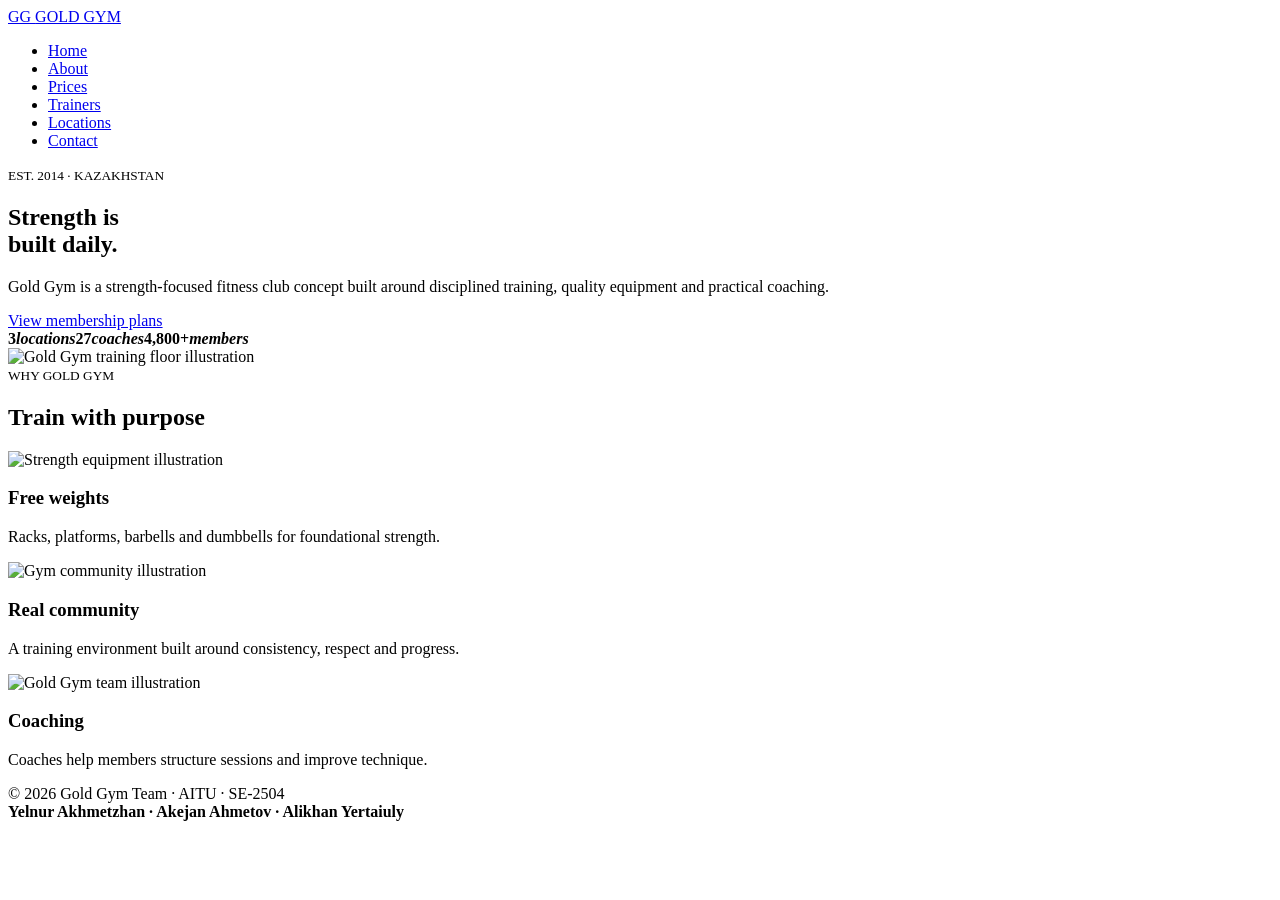
==== index.html @ 4ebc0b5a "Add Gold Gym website pages" ====
<!doctype html><html lang="en"><head><!-- Created by Yelnur Akhmetzhan, Akejan Ahmetov, Alikhan Yertaiuly | SE-2504 --><meta charset="UTF-8"><meta name="viewport" content="width=device-width,initial-scale=1"><title>Home | Gold Gym</title><link rel="stylesheet" href="css/styles.css"></head><body><header><nav class="wrap nav"><a class="logo" href="index.html">GG <span>GOLD GYM</span></a><ul><li><a class="active" href="index.html">Home</a></li><li><a href="about.html">About</a></li><li><a href="prices.html">Prices</a></li><li><a href="trainers.html">Trainers</a></li><li><a href="locations.html">Locations</a></li><li><a href="contact.html">Contact</a></li></ul></nav></header><main><section class="hero"><div class="wrap two"><div><small>EST. 2014 · KAZAKHSTAN</small><h1>Strength is<br>built daily.</h1><p>Gold Gym is a strength-focused fitness club concept built around disciplined training, quality equipment and practical coaching.</p><a class="btn" href="prices.html">View membership plans</a></div><div class="stats"><b>3<em>locations</em></b><b>27<em>coaches</em></b><b>4,800+<em>members</em></b></div></div><div class="wrap"><img class="wide" src="images/gym-floor.svg" alt="Gold Gym training floor illustration"></div></section><section class="wrap"><small>WHY GOLD GYM</small><h2>Train with purpose</h2><div class="cards"><article><img src="images/strength.svg" alt="Strength equipment illustration"><h3>Free weights</h3><p>Racks, platforms, barbells and dumbbells for foundational strength.</p></article><article><img src="images/community.svg" alt="Gym community illustration"><h3>Real community</h3><p>A training environment built around consistency, respect and progress.</p></article><article><img src="images/team.svg" alt="Gold Gym team illustration"><h3>Coaching</h3><p>Coaches help members structure sessions and improve technique.</p></article></div></section></main><footer><div class="wrap">© 2026 Gold Gym Team · AITU · SE-2504<br><strong>Yelnur Akhmetzhan · Akejan Ahmetov · Alikhan Yertaiuly</strong></div></footer></body></html>
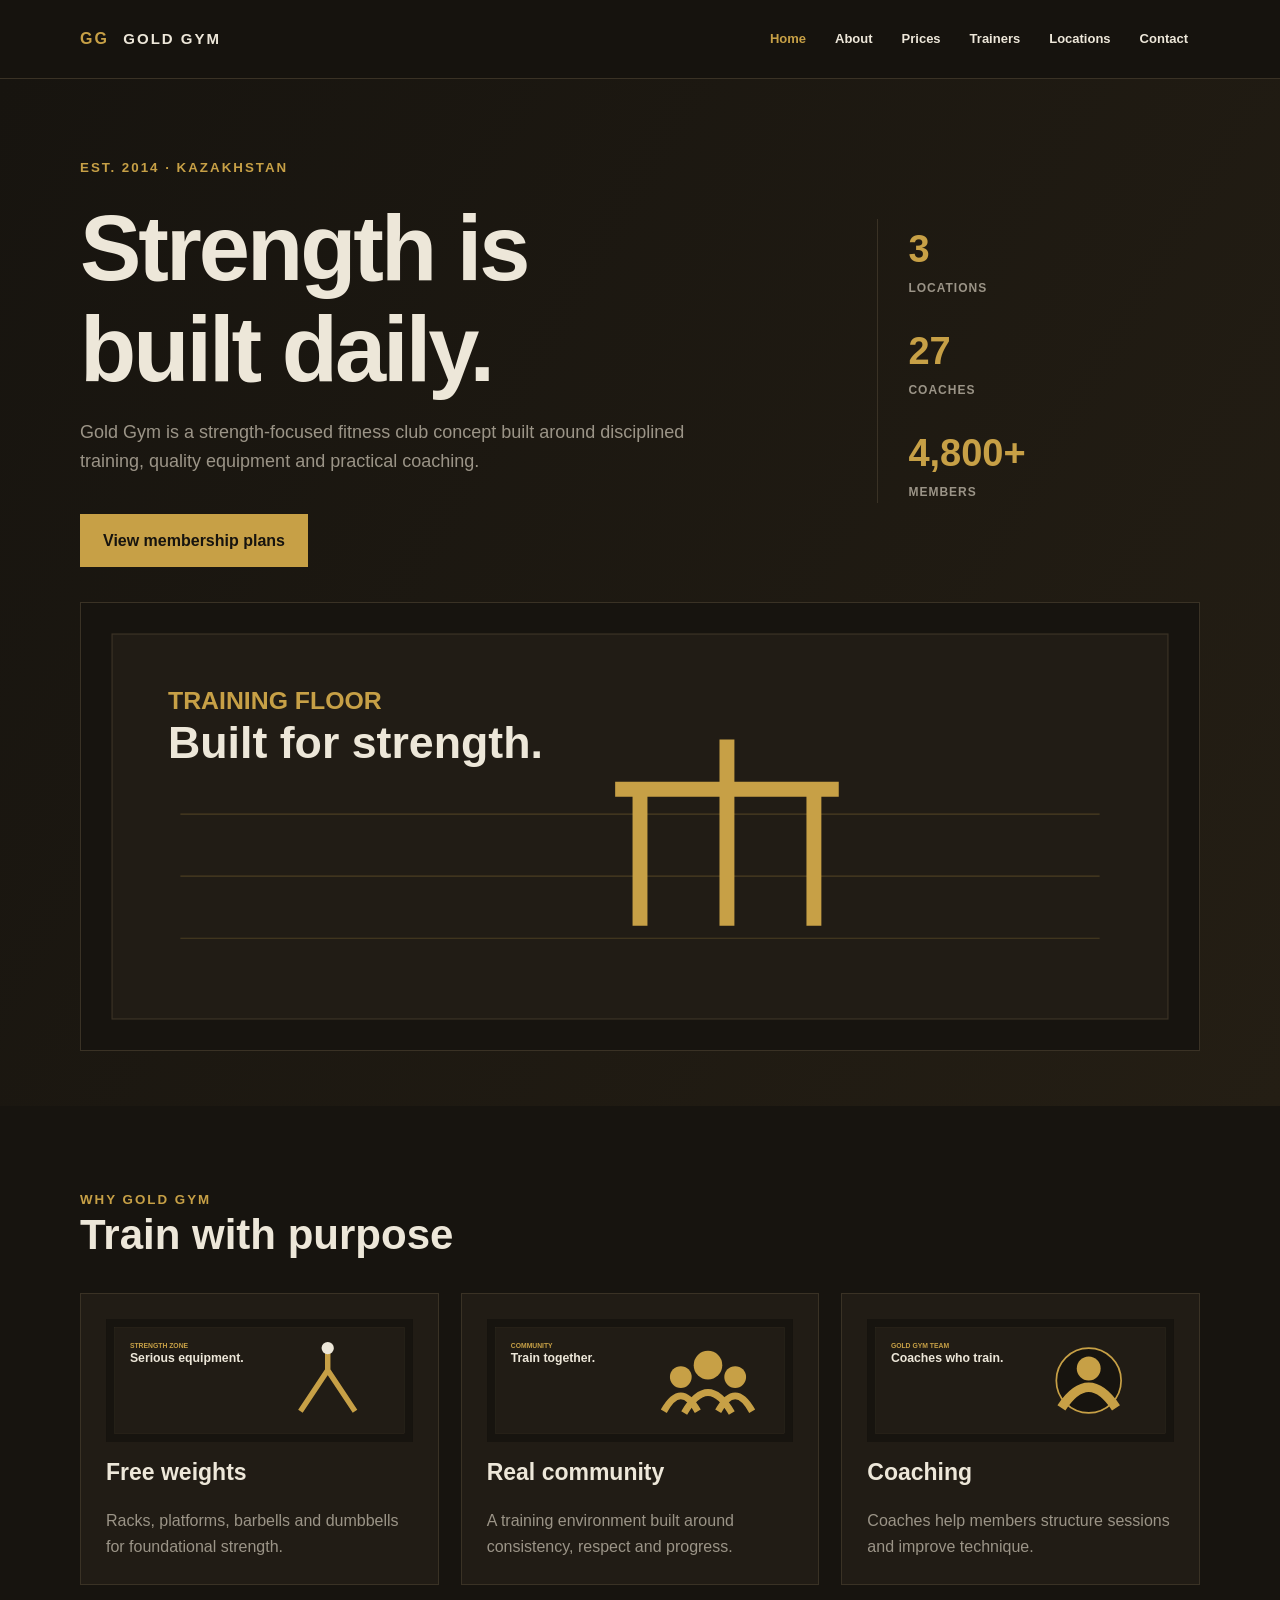
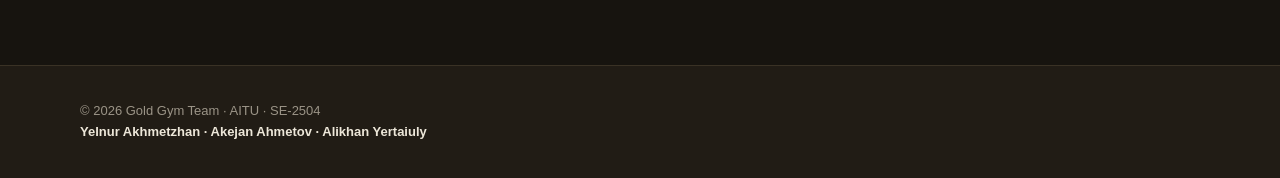
==== commit 336817b2: "Format index.html for easier editing" ====
--- a/index.html
+++ b/index.html
@@ -1 +1,83 @@
-<!doctype html><html lang="en"><head><!-- Created by Yelnur Akhmetzhan, Akejan Ahmetov, Alikhan Yertaiuly | SE-2504 --><meta charset="UTF-8"><meta name="viewport" content="width=device-width,initial-scale=1"><title>Home | Gold Gym</title><link rel="stylesheet" href="css/styles.css"></head><body><header><nav class="wrap nav"><a class="logo" href="index.html">GG <span>GOLD GYM</span></a><ul><li><a class="active" href="index.html">Home</a></li><li><a href="about.html">About</a></li><li><a href="prices.html">Prices</a></li><li><a href="trainers.html">Trainers</a></li><li><a href="locations.html">Locations</a></li><li><a href="contact.html">Contact</a></li></ul></nav></header><main><section class="hero"><div class="wrap two"><div><small>EST. 2014 · KAZAKHSTAN</small><h1>Strength is<br>built daily.</h1><p>Gold Gym is a strength-focused fitness club concept built around disciplined training, quality equipment and practical coaching.</p><a class="btn" href="prices.html">View membership plans</a></div><div class="stats"><b>3<em>locations</em></b><b>27<em>coaches</em></b><b>4,800+<em>members</em></b></div></div><div class="wrap"><img class="wide" src="images/gym-floor.svg" alt="Gold Gym training floor illustration"></div></section><section class="wrap"><small>WHY GOLD GYM</small><h2>Train with purpose</h2><div class="cards"><article><img src="images/strength.svg" alt="Strength equipment illustration"><h3>Free weights</h3><p>Racks, platforms, barbells and dumbbells for foundational strength.</p></article><article><img src="images/community.svg" alt="Gym community illustration"><h3>Real community</h3><p>A training environment built around consistency, respect and progress.</p></article><article><img src="images/team.svg" alt="Gold Gym team illustration"><h3>Coaching</h3><p>Coaches help members structure sessions and improve technique.</p></article></div></section></main><footer><div class="wrap">© 2026 Gold Gym Team · AITU · SE-2504<br><strong>Yelnur Akhmetzhan · Akejan Ahmetov · Alikhan Yertaiuly</strong></div></footer></body></html>+<!doctype html>
+<html lang="en">
+<head>
+    <!-- Team: Yelnur Akhmetzhan, Akejan Ahmetov, Alikhan Yertaiuly | SE-2504 -->
+    <meta charset="UTF-8">
+    <meta name="viewport" content="width=device-width, initial-scale=1">
+    <title>Home | Gold Gym</title>
+    <link rel="stylesheet" href="css/styles.css">
+</head>
+<body>
+    <!-- HEADER / NAVIGATION -->
+    <header>
+        <nav class="wrap nav">
+            <a class="logo" href="index.html">GG <span>GOLD GYM</span></a>
+            <ul>
+                <li><a class="active" href="index.html">Home</a></li>
+                <li><a href="about.html">About</a></li>
+                <li><a href="prices.html">Prices</a></li>
+                <li><a href="trainers.html">Trainers</a></li>
+                <li><a href="locations.html">Locations</a></li>
+                <li><a href="contact.html">Contact</a></li>
+            </ul>
+        </nav>
+    </header>
+
+    <main>
+        <!-- HERO SECTION -->
+        <section class="hero">
+            <div class="wrap two">
+                <div>
+                    <small>EST. 2014 · KAZAKHSTAN</small>
+                    <h1>Strength is<br>built daily.</h1>
+                    <p>Gold Gym is a strength-focused fitness club concept built around disciplined training, quality equipment and practical coaching.</p>
+                    <a class="btn" href="prices.html">View membership plans</a>
+                </div>
+                <div class="stats">
+                    <b>3<em>locations</em></b>
+                    <b>27<em>coaches</em></b>
+                    <b>4,800+<em>members</em></b>
+                </div>
+            </div>
+
+            <div class="wrap">
+                <img class="wide" src="images/gym-floor.svg" alt="Gold Gym training floor illustration">
+            </div>
+        </section>
+
+        <!-- WHY GOLD GYM -->
+        <section class="wrap">
+            <small>WHY GOLD GYM</small>
+            <h2>Train with purpose</h2>
+
+            <div class="cards">
+                <article>
+                    <img src="images/strength.svg" alt="Strength equipment illustration">
+                    <h3>Free weights</h3>
+                    <p>Racks, platforms, barbells and dumbbells for foundational strength.</p>
+                </article>
+
+                <article>
+                    <img src="images/community.svg" alt="Gym community illustration">
+                    <h3>Real community</h3>
+                    <p>A training environment built around consistency, respect and progress.</p>
+                </article>
+
+                <article>
+                    <img src="images/team.svg" alt="Gold Gym team illustration">
+                    <h3>Coaching</h3>
+                    <p>Coaches help members structure sessions and improve technique.</p>
+                </article>
+            </div>
+        </section>
+    </main>
+
+    <!-- FOOTER / TEAM MEMBERS -->
+    <footer>
+        <div class="wrap">
+            © 2026 Gold Gym Team · AITU · SE-2504<br>
+            <strong>Yelnur Akhmetzhan · Akejan Ahmetov · Alikhan Yertaiuly</strong>
+        </div>
+    </footer>
+</body>
+</html>
--- a/css/styles.css
+++ b/css/styles.css
@@ -0,0 +1 @@
+:root{--bg:#17140f;--panel:#211c15;--gold:#c7a046;--cream:#ede7d9;--muted:#9b9487;--line:#3a3225;--max:1120px}*{box-sizing:border-box}html{scroll-behavior:smooth}body{margin:0;background:var(--bg);color:var(--cream);font-family:Arial,Helvetica,sans-serif;line-height:1.6}h1,h2,h3{line-height:1.1;margin-top:0}h1{font-size:clamp(48px,8vw,92px);letter-spacing:-3px;margin:18px 0}h2{font-size:42px}h3{font-size:23px}p{color:var(--muted)}a{color:var(--cream);text-decoration:none;transition:.2s}a:hover{color:var(--gold)}.wrap{width:min(var(--max),calc(100% - 56px));margin:auto}.nav{min-height:78px;display:flex;align-items:center;justify-content:space-between;gap:25px}.logo{font-weight:900;letter-spacing:2px;color:var(--gold)}.logo span{color:var(--cream);font-size:15px;margin-left:8px}.nav ul{display:flex;list-style:none;margin:0;padding:0;gap:5px}.nav li a{display:block;padding:10px 12px;font-size:13px;font-weight:bold}.nav li a:hover,.nav li a.active{color:var(--gold)}header{border-bottom:1px solid var(--line);background:#17140ff2;position:sticky;top:0;z-index:5}.hero{padding:75px 0 55px;background:linear-gradient(120deg,#17140f,#241e14)}.hero.compact{padding-bottom:40px}.two{display:grid;grid-template-columns:1.6fr .7fr;gap:60px;align-items:center}.hero p{max-width:650px;font-size:18px}.hero small,section>small{color:var(--gold);font-weight:800;letter-spacing:2px}.btn{display:inline-block;margin-top:20px;padding:13px 22px;background:var(--gold);color:#17140f;font-weight:800;border:1px solid var(--gold)}.btn:hover{background:transparent;color:var(--gold)}.stats{border-left:1px solid var(--line);padding-left:30px;display:grid;gap:22px}.stats b{font-size:38px;color:var(--gold)}.stats em{display:block;font-size:12px;color:var(--muted);font-style:normal;text-transform:uppercase;letter-spacing:1px}.wide{width:100%;height:auto;display:block;margin-top:35px;border:1px solid var(--line)}section{padding:80px 0}.cards{display:grid;grid-template-columns:repeat(3,1fr);gap:22px;margin-top:35px}.cards article{background:var(--panel);border:1px solid var(--line);padding:25px}.cards img{width:100%;display:block;margin-bottom:18px}.cards p{margin-bottom:0}.round{width:100%;aspect-ratio:1;display:block;object-fit:cover;object-position:center;border-radius:50%;border:3px solid var(--gold);margin-bottom:18px}table{width:100%;border-collapse:collapse;background:var(--panel);margin:25px 0 35px}th,td{text-align:left;padding:17px;border:1px solid var(--line)}th{color:var(--gold);text-transform:uppercase;font-size:12px;letter-spacing:1px}td{color:var(--muted)}li{margin:9px 0}.contact{display:grid;grid-template-columns:1.2fr .8fr;gap:50px}form,aside{background:var(--panel);border:1px solid var(--line);padding:28px}label,legend{display:block;color:var(--cream);font-size:12px;font-weight:800;text-transform:uppercase;letter-spacing:1px;margin:14px 0 7px}input,select,textarea{width:100%;padding:12px;background:#17140f;color:var(--cream);border:1px solid var(--line);font:inherit}input:focus,select:focus,textarea:focus{outline:1px solid var(--gold)}fieldset{border:1px solid var(--line);margin:18px 0;padding:12px}fieldset label{display:inline-block;margin-right:18px}fieldset input{width:auto}button{font:inherit;cursor:pointer}footer{padding:35px 0;border-top:1px solid var(--line);background:#211c15;color:var(--muted);font-size:13px}footer strong{color:var(--cream)}@media(max-width:800px){.nav{flex-direction:column;padding:16px 0}.nav ul{flex-wrap:wrap;justify-content:center}.two,.contact{grid-template-columns:1fr}.stats{border-left:0;border-top:1px solid var(--line);padding:20px 0 0}.cards{grid-template-columns:1fr}h1{letter-spacing:-2px}}
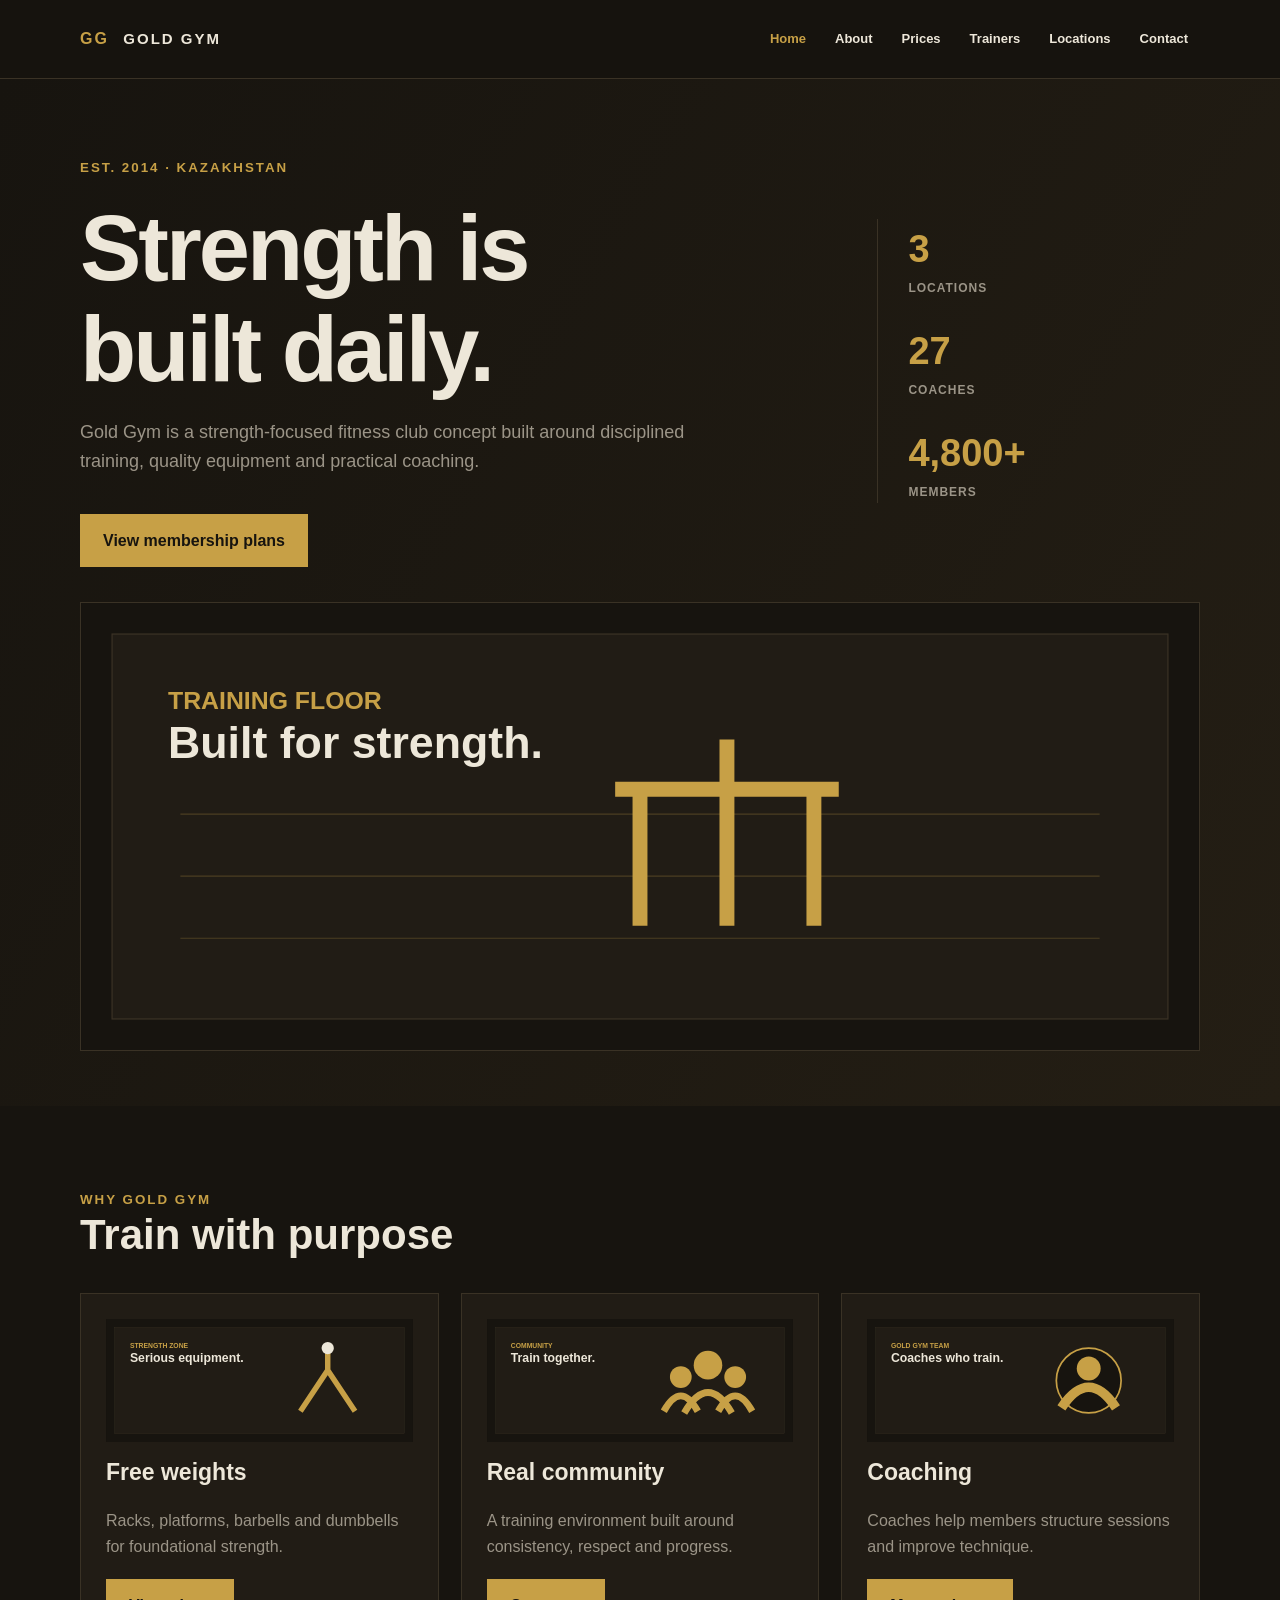
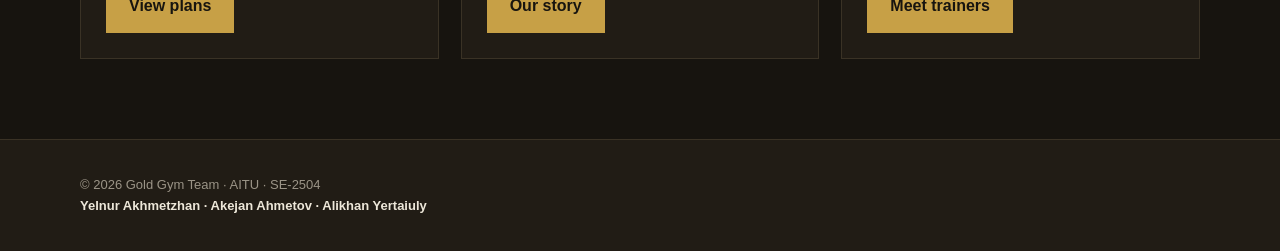
==== commit 412b6a5e: "Assignment 2: add Flexbox card row to home" ====
--- a/index.html
+++ b/index.html
@@ -45,7 +45,7 @@
             </div>
         </section>
 
-        <!-- WHY GOLD GYM -->
+        <!-- FLEXBOX CARD ROW -->
         <section class="wrap">
             <small>WHY GOLD GYM</small>
             <h2>Train with purpose</h2>
@@ -55,18 +55,21 @@
                     <img src="images/strength.svg" alt="Strength equipment illustration">
                     <h3>Free weights</h3>
                     <p>Racks, platforms, barbells and dumbbells for foundational strength.</p>
+                    <a class="btn card-btn" href="prices.html">View plans</a>
                 </article>
 
                 <article>
                     <img src="images/community.svg" alt="Gym community illustration">
                     <h3>Real community</h3>
                     <p>A training environment built around consistency, respect and progress.</p>
+                    <a class="btn card-btn" href="about.html">Our story</a>
                 </article>
 
                 <article>
                     <img src="images/team.svg" alt="Gold Gym team illustration">
                     <h3>Coaching</h3>
                     <p>Coaches help members structure sessions and improve technique.</p>
+                    <a class="btn card-btn" href="trainers.html">Meet trainers</a>
                 </article>
             </div>
         </section>
--- a/css/styles.css
+++ b/css/styles.css
@@ -1 +1,382 @@
-:root{--bg:#17140f;--panel:#211c15;--gold:#c7a046;--cream:#ede7d9;--muted:#9b9487;--line:#3a3225;--max:1120px}*{box-sizing:border-box}html{scroll-behavior:smooth}body{margin:0;background:var(--bg);color:var(--cream);font-family:Arial,Helvetica,sans-serif;line-height:1.6}h1,h2,h3{line-height:1.1;margin-top:0}h1{font-size:clamp(48px,8vw,92px);letter-spacing:-3px;margin:18px 0}h2{font-size:42px}h3{font-size:23px}p{color:var(--muted)}a{color:var(--cream);text-decoration:none;transition:.2s}a:hover{color:var(--gold)}.wrap{width:min(var(--max),calc(100% - 56px));margin:auto}.nav{min-height:78px;display:flex;align-items:center;justify-content:space-between;gap:25px}.logo{font-weight:900;letter-spacing:2px;color:var(--gold)}.logo span{color:var(--cream);font-size:15px;margin-left:8px}.nav ul{display:flex;list-style:none;margin:0;padding:0;gap:5px}.nav li a{display:block;padding:10px 12px;font-size:13px;font-weight:bold}.nav li a:hover,.nav li a.active{color:var(--gold)}header{border-bottom:1px solid var(--line);background:#17140ff2;position:sticky;top:0;z-index:5}.hero{padding:75px 0 55px;background:linear-gradient(120deg,#17140f,#241e14)}.hero.compact{padding-bottom:40px}.two{display:grid;grid-template-columns:1.6fr .7fr;gap:60px;align-items:center}.hero p{max-width:650px;font-size:18px}.hero small,section>small{color:var(--gold);font-weight:800;letter-spacing:2px}.btn{display:inline-block;margin-top:20px;padding:13px 22px;background:var(--gold);color:#17140f;font-weight:800;border:1px solid var(--gold)}.btn:hover{background:transparent;color:var(--gold)}.stats{border-left:1px solid var(--line);padding-left:30px;display:grid;gap:22px}.stats b{font-size:38px;color:var(--gold)}.stats em{display:block;font-size:12px;color:var(--muted);font-style:normal;text-transform:uppercase;letter-spacing:1px}.wide{width:100%;height:auto;display:block;margin-top:35px;border:1px solid var(--line)}section{padding:80px 0}.cards{display:grid;grid-template-columns:repeat(3,1fr);gap:22px;margin-top:35px}.cards article{background:var(--panel);border:1px solid var(--line);padding:25px}.cards img{width:100%;display:block;margin-bottom:18px}.cards p{margin-bottom:0}.round{width:100%;aspect-ratio:1;display:block;object-fit:cover;object-position:center;border-radius:50%;border:3px solid var(--gold);margin-bottom:18px}table{width:100%;border-collapse:collapse;background:var(--panel);margin:25px 0 35px}th,td{text-align:left;padding:17px;border:1px solid var(--line)}th{color:var(--gold);text-transform:uppercase;font-size:12px;letter-spacing:1px}td{color:var(--muted)}li{margin:9px 0}.contact{display:grid;grid-template-columns:1.2fr .8fr;gap:50px}form,aside{background:var(--panel);border:1px solid var(--line);padding:28px}label,legend{display:block;color:var(--cream);font-size:12px;font-weight:800;text-transform:uppercase;letter-spacing:1px;margin:14px 0 7px}input,select,textarea{width:100%;padding:12px;background:#17140f;color:var(--cream);border:1px solid var(--line);font:inherit}input:focus,select:focus,textarea:focus{outline:1px solid var(--gold)}fieldset{border:1px solid var(--line);margin:18px 0;padding:12px}fieldset label{display:inline-block;margin-right:18px}fieldset input{width:auto}button{font:inherit;cursor:pointer}footer{padding:35px 0;border-top:1px solid var(--line);background:#211c15;color:var(--muted);font-size:13px}footer strong{color:var(--cream)}@media(max-width:800px){.nav{flex-direction:column;padding:16px 0}.nav ul{flex-wrap:wrap;justify-content:center}.two,.contact{grid-template-columns:1fr}.stats{border-left:0;border-top:1px solid var(--line);padding:20px 0 0}.cards{grid-template-columns:1fr}h1{letter-spacing:-2px}}+:root {
+    --bg: #17140f;
+    --panel: #211c15;
+    --gold: #c7a046;
+    --cream: #ede7d9;
+    --muted: #9b9487;
+    --line: #3a3225;
+    --max: 1120px;
+}
+
+/* ==================== GLOBAL STYLES ==================== */
+
+* {
+    box-sizing: border-box;
+}
+
+html {
+    scroll-behavior: smooth;
+}
+
+body {
+    margin: 0;
+    background: var(--bg);
+    color: var(--cream);
+    font-family: Arial, Helvetica, sans-serif;
+    line-height: 1.6;
+}
+
+h1,
+h2,
+h3 {
+    line-height: 1.1;
+    margin-top: 0;
+}
+
+h1 {
+    font-size: clamp(48px, 8vw, 92px);
+    letter-spacing: -3px;
+    margin: 18px 0;
+}
+
+h2 {
+    font-size: 42px;
+}
+
+h3 {
+    font-size: 23px;
+}
+
+p {
+    color: var(--muted);
+}
+
+/* ==================== LINKS ==================== */
+
+a {
+    color: var(--cream);
+    text-decoration: none;
+    transition: .2s;
+}
+
+a:hover {
+    color: var(--gold);
+}
+
+/* ==================== LAYOUT ==================== */
+
+.wrap {
+    width: min(var(--max), calc(100% - 56px));
+    margin: auto;
+}
+
+section {
+    padding: 80px 0;
+}
+
+/* ==================== HEADER / NAVIGATION ==================== */
+
+header {
+    border-bottom: 1px solid var(--line);
+    background: #17140ff2;
+    position: sticky;
+    top: 0;
+    z-index: 5;
+}
+
+.nav {
+    min-height: 78px;
+    display: flex;
+    align-items: center;
+    justify-content: space-between;
+    gap: 25px;
+}
+
+.logo {
+    font-weight: 900;
+    letter-spacing: 2px;
+    color: var(--gold);
+}
+
+.logo span {
+    color: var(--cream);
+    font-size: 15px;
+    margin-left: 8px;
+}
+
+.nav ul {
+    display: flex;
+    list-style: none;
+    margin: 0;
+    padding: 0;
+    gap: 5px;
+}
+
+.nav li a {
+    display: block;
+    padding: 10px 12px;
+    font-size: 13px;
+    font-weight: bold;
+}
+
+.nav li a:hover,
+.nav li a.active {
+    color: var(--gold);
+}
+
+/* ==================== HERO ==================== */
+
+.hero {
+    padding: 75px 0 55px;
+    background: linear-gradient(120deg, #17140f, #241e14);
+}
+
+.hero.compact {
+    padding-bottom: 40px;
+}
+
+.two {
+    display: grid;
+    grid-template-columns: 1.6fr .7fr;
+    gap: 60px;
+    align-items: center;
+}
+
+.hero p {
+    max-width: 650px;
+    font-size: 18px;
+}
+
+.hero small,
+section > small {
+    color: var(--gold);
+    font-weight: 800;
+    letter-spacing: 2px;
+}
+
+.stats {
+    border-left: 1px solid var(--line);
+    padding-left: 30px;
+    display: grid;
+    gap: 22px;
+}
+
+.stats b {
+    font-size: 38px;
+    color: var(--gold);
+}
+
+.stats em {
+    display: block;
+    font-size: 12px;
+    color: var(--muted);
+    font-style: normal;
+    text-transform: uppercase;
+    letter-spacing: 1px;
+}
+
+/* ==================== BUTTONS ==================== */
+
+.btn {
+    display: inline-block;
+    margin-top: 20px;
+    padding: 13px 22px;
+    background: var(--gold);
+    color: #17140f;
+    font-weight: 800;
+    border: 1px solid var(--gold);
+}
+
+.btn:hover {
+    background: transparent;
+    color: var(--gold);
+}
+
+/* ==================== IMAGES ==================== */
+
+.wide {
+    width: 100%;
+    height: auto;
+    display: block;
+    margin-top: 35px;
+    border: 1px solid var(--line);
+}
+
+.round {
+    width: 100%;
+    aspect-ratio: 1;
+    display: block;
+    object-fit: cover;
+    object-position: center;
+    border-radius: 50%;
+    border: 3px solid var(--gold);
+    margin-bottom: 18px;
+}
+
+/* ==================== CARDS ==================== */
+
+.cards {
+    display: grid;
+    grid-template-columns: repeat(3, 1fr);
+    gap: 22px;
+    margin-top: 35px;
+}
+
+.cards article {
+    background: var(--panel);
+    border: 1px solid var(--line);
+    padding: 25px;
+}
+
+.cards img {
+    width: 100%;
+    display: block;
+    margin-bottom: 18px;
+}
+
+.cards p {
+    margin-bottom: 0;
+}
+
+/* ==================== LISTS ==================== */
+
+li {
+    margin: 9px 0;
+}
+
+/* ==================== MEMBERSHIP TABLE ==================== */
+
+table {
+    width: 100%;
+    border-collapse: collapse;
+    background: var(--panel);
+    margin: 25px 0 35px;
+}
+
+th,
+td {
+    text-align: left;
+    padding: 17px;
+    border: 1px solid var(--line);
+}
+
+th {
+    color: var(--gold);
+    text-transform: uppercase;
+    font-size: 12px;
+    letter-spacing: 1px;
+}
+
+td {
+    color: var(--muted);
+}
+
+/* ==================== CONTACT FORM ==================== */
+
+.contact {
+    display: grid;
+    grid-template-columns: 1.2fr .8fr;
+    gap: 50px;
+}
+
+form,
+aside {
+    background: var(--panel);
+    border: 1px solid var(--line);
+    padding: 28px;
+}
+
+label,
+legend {
+    display: block;
+    color: var(--cream);
+    font-size: 12px;
+    font-weight: 800;
+    text-transform: uppercase;
+    letter-spacing: 1px;
+    margin: 14px 0 7px;
+}
+
+input,
+select,
+textarea {
+    width: 100%;
+    padding: 12px;
+    background: #17140f;
+    color: var(--cream);
+    border: 1px solid var(--line);
+    font: inherit;
+}
+
+input:focus,
+select:focus,
+textarea:focus {
+    outline: 1px solid var(--gold);
+}
+
+fieldset {
+    border: 1px solid var(--line);
+    margin: 18px 0;
+    padding: 12px;
+}
+
+fieldset label {
+    display: inline-block;
+    margin-right: 18px;
+}
+
+fieldset input {
+    width: auto;
+}
+
+button {
+    font: inherit;
+    cursor: pointer;
+}
+
+/* ==================== FOOTER ==================== */
+
+footer {
+    padding: 35px 0;
+    border-top: 1px solid var(--line);
+    background: #211c15;
+    color: var(--muted);
+    font-size: 13px;
+}
+
+footer strong {
+    color: var(--cream);
+}
+
+/* ==================== RESPONSIVE / MOBILE ==================== */
+
+@media (max-width: 800px) {
+    .nav {
+        flex-direction: column;
+        padding: 16px 0;
+    }
+
+    .nav ul {
+        flex-wrap: wrap;
+        justify-content: center;
+    }
+
+    .two,
+    .contact {
+        grid-template-columns: 1fr;
+    }
+
+    .stats {
+        border-left: 0;
+        border-top: 1px solid var(--line);
+        padding: 20px 0 0;
+    }
+
+    .cards {
+        grid-template-columns: 1fr;
+    }
+
+    h1 {
+        letter-spacing: -2px;
+    }
+}
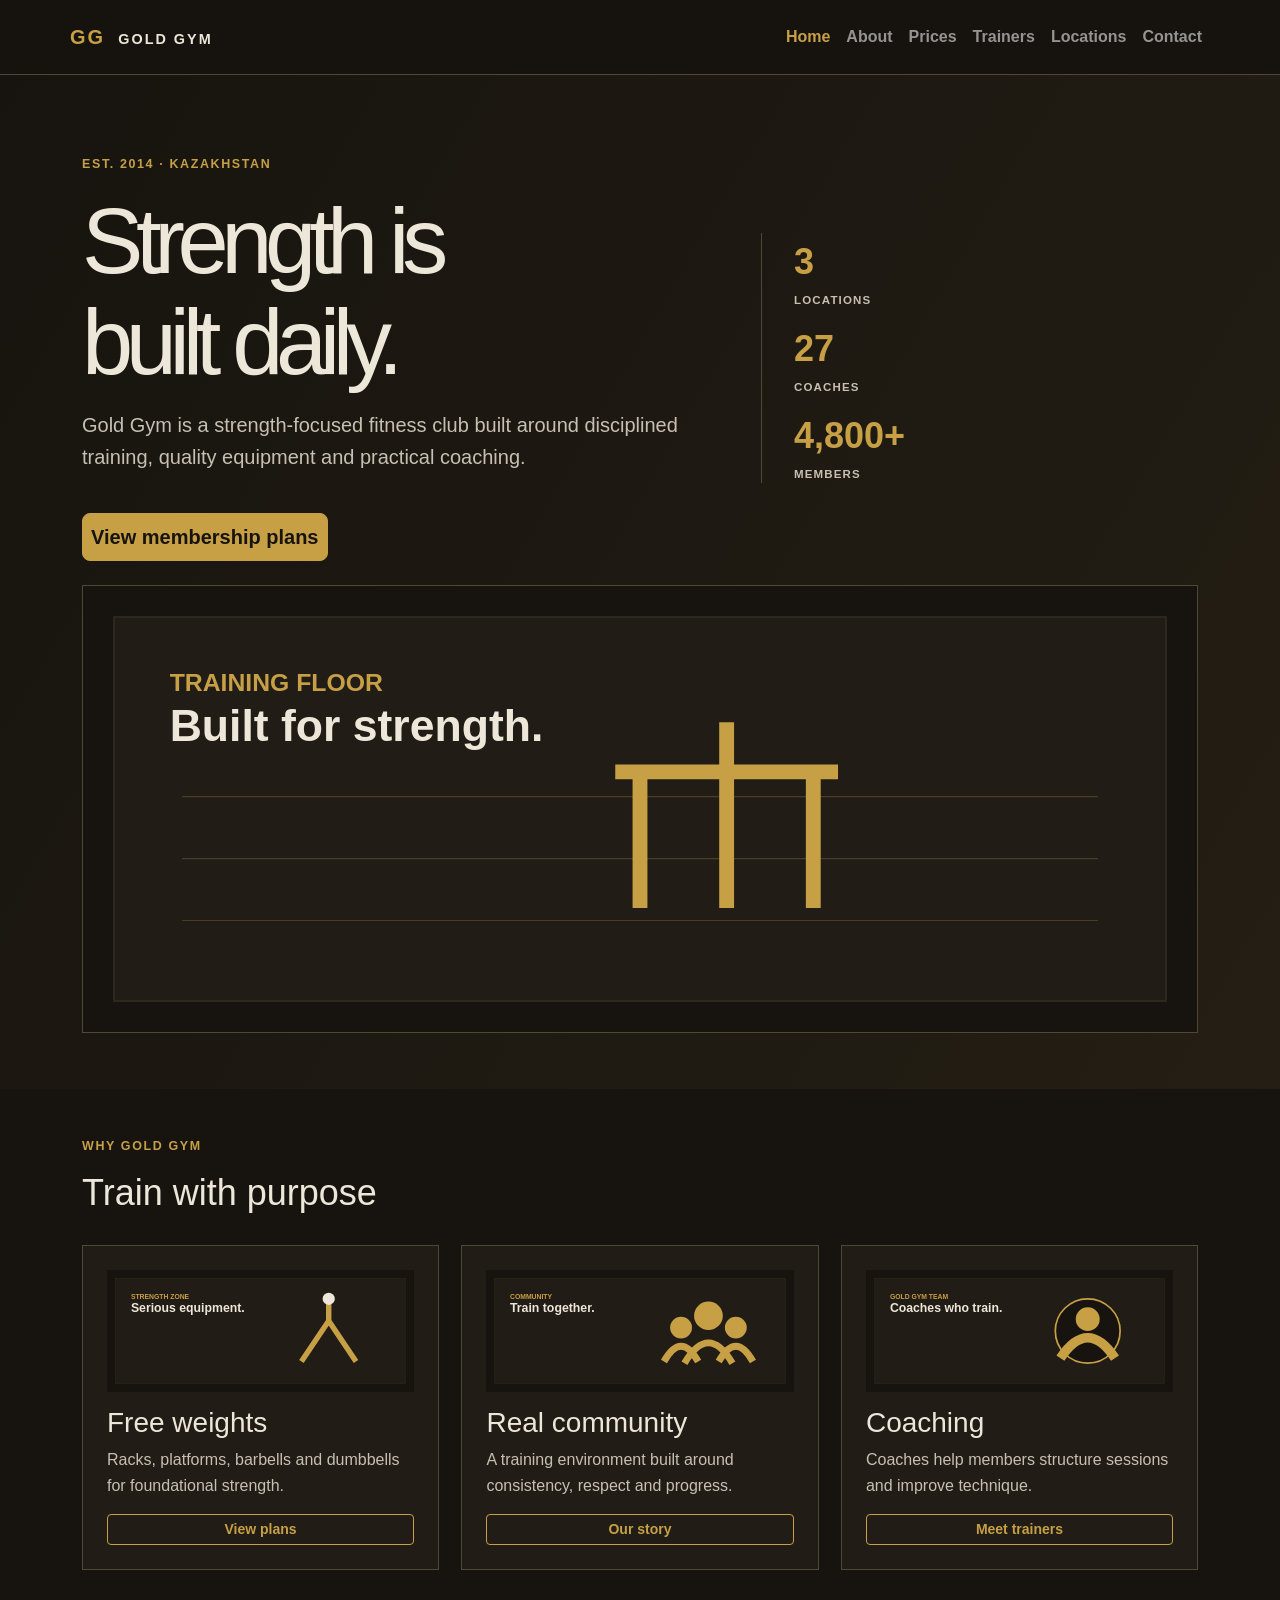
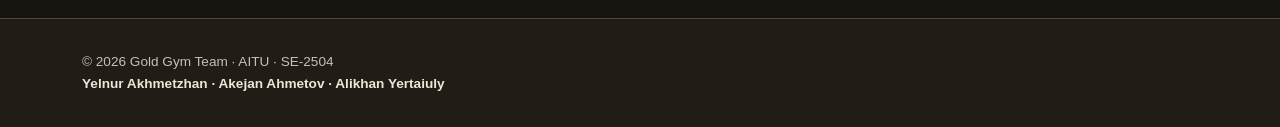
==== commit 044015c8: "Complete Web Assignment 3 with Bootstrap 5.3" ====
--- a/index.html
+++ b/index.html
@@ -1,86 +1,25 @@
 <!doctype html>
-<html lang="en">
-<head>
+<html lang="en"><head>
     <!-- Team: Yelnur Akhmetzhan, Akejan Ahmetov, Alikhan Yertaiuly | SE-2504 -->
-    <meta charset="UTF-8">
-    <meta name="viewport" content="width=device-width, initial-scale=1">
+    <meta charset="UTF-8"><meta name="viewport" content="width=device-width, initial-scale=1">
+    <meta name="description" content="Gold Gym student project">
     <title>Home | Gold Gym</title>
+    <link href="https://cdn.jsdelivr.net/npm/bootstrap@5.3.3/dist/css/bootstrap.min.css" rel="stylesheet" integrity="sha384-QWTKZyjpPEjISv5WaRU9OFeRpok6YctnYmDr5pNlyT2bRjXh0JMhjY6hW+ALEwIH" crossorigin="anonymous">
     <link rel="stylesheet" href="css/styles.css">
-</head>
-<body>
-    <!-- HEADER / NAVIGATION -->
-    <header>
-        <nav class="wrap nav">
-            <a class="logo" href="index.html">GG <span>GOLD GYM</span></a>
-            <ul>
-                <li><a class="active" href="index.html">Home</a></li>
-                <li><a href="about.html">About</a></li>
-                <li><a href="prices.html">Prices</a></li>
-                <li><a href="trainers.html">Trainers</a></li>
-                <li><a href="locations.html">Locations</a></li>
-                <li><a href="contact.html">Contact</a></li>
+</head><body>
+<header class="site-header sticky-top">
+    <nav class="navbar navbar-expand-lg navbar-dark container py-3" aria-label="Primary navigation">
+        <a class="navbar-brand logo" href="index.html">GG <span>GOLD GYM</span></a>
+        <button class="navbar-toggler" type="button" data-bs-toggle="collapse" data-bs-target="#main-nav" aria-controls="main-nav" aria-expanded="false" aria-label="Toggle navigation"><span class="navbar-toggler-icon"></span></button>
+        <div class="collapse navbar-collapse" id="main-nav">
+            <ul class="navbar-nav ms-auto">
+                <li class="nav-item"><a class="nav-link active" aria-current="page" href="index.html">Home</a></li><li class="nav-item"><a class="nav-link" href="about.html">About</a></li><li class="nav-item"><a class="nav-link" href="prices.html">Prices</a></li><li class="nav-item"><a class="nav-link" href="trainers.html">Trainers</a></li><li class="nav-item"><a class="nav-link" href="locations.html">Locations</a></li><li class="nav-item"><a class="nav-link" href="contact.html">Contact</a></li>
             </ul>
-        </nav>
-    </header>
-
-    <main>
-        <!-- HERO SECTION -->
-        <section class="hero">
-            <div class="wrap two">
-                <div>
-                    <small>EST. 2014 · KAZAKHSTAN</small>
-                    <h1>Strength is<br>built daily.</h1>
-                    <p>Gold Gym is a strength-focused fitness club concept built around disciplined training, quality equipment and practical coaching.</p>
-                    <a class="btn" href="prices.html">View membership plans</a>
-                </div>
-                <div class="stats">
-                    <b>3<em>locations</em></b>
-                    <b>27<em>coaches</em></b>
-                    <b>4,800+<em>members</em></b>
-                </div>
-            </div>
-
-            <div class="wrap">
-                <img class="wide" src="images/gym-floor.svg" alt="Gold Gym training floor illustration">
-            </div>
-        </section>
-
-        <!-- FLEXBOX CARD ROW -->
-        <section class="wrap">
-            <small>WHY GOLD GYM</small>
-            <h2>Train with purpose</h2>
-
-            <div class="cards">
-                <article>
-                    <img src="images/strength.svg" alt="Strength equipment illustration">
-                    <h3>Free weights</h3>
-                    <p>Racks, platforms, barbells and dumbbells for foundational strength.</p>
-                    <a class="btn card-btn" href="prices.html">View plans</a>
-                </article>
-
-                <article>
-                    <img src="images/community.svg" alt="Gym community illustration">
-                    <h3>Real community</h3>
-                    <p>A training environment built around consistency, respect and progress.</p>
-                    <a class="btn card-btn" href="about.html">Our story</a>
-                </article>
-
-                <article>
-                    <img src="images/team.svg" alt="Gold Gym team illustration">
-                    <h3>Coaching</h3>
-                    <p>Coaches help members structure sessions and improve technique.</p>
-                    <a class="btn card-btn" href="trainers.html">Meet trainers</a>
-                </article>
-            </div>
-        </section>
-    </main>
-
-    <!-- FOOTER / TEAM MEMBERS -->
-    <footer>
-        <div class="wrap">
-            © 2026 Gold Gym Team · AITU · SE-2504<br>
-            <strong>Yelnur Akhmetzhan · Akejan Ahmetov · Alikhan Yertaiuly</strong>
         </div>
-    </footer>
-</body>
-</html>
+    </nav>
+</header>
+<main><section class="hero"><div class="container"><div class="row align-items-center g-5"><div class="col-sm-12 col-md-8 col-lg-7"><p class="eyebrow">EST. 2014 · KAZAKHSTAN</p><h1>Strength is<br>built daily.</h1><p class="lead">Gold Gym is a strength-focused fitness club built around disciplined training, quality equipment and practical coaching.</p><a class="btn btn-gold btn-lg mt-lg-4 px-sm-2" href="prices.html">View membership plans</a></div><div class="col-sm-12 col-md-4 col-lg-5"><div class="stats"><b>3<em>locations</em></b><b>27<em>coaches</em></b><b>4,800+<em>members</em></b></div></div></div><img class="wide mt-4" src="images/gym-floor.svg" alt="Gold Gym training floor illustration"></div></section>
+<section class="container py-5"><p class="eyebrow">WHY GOLD GYM</p><h2>Train with purpose</h2><div class="responsive-card-group"><article><img src="images/strength.svg" alt="Strength equipment illustration"><h3>Free weights</h3><p>Racks, platforms, barbells and dumbbells for foundational strength.</p><a class="btn btn-outline-gold btn-sm mt-auto" href="prices.html">View plans</a></article><article><img src="images/community.svg" alt="Gym community illustration"><h3>Real community</h3><p>A training environment built around consistency, respect and progress.</p><a class="btn btn-outline-gold btn-sm mt-auto" href="about.html">Our story</a></article><article><img src="images/team.svg" alt="Gold Gym team illustration"><h3>Coaching</h3><p>Coaches help members structure sessions and improve technique.</p><a class="btn btn-outline-gold btn-sm mt-auto" href="trainers.html">Meet trainers</a></article></div></section></main>
+<footer><div class="container">© 2026 Gold Gym Team · AITU · SE-2504<br><strong>Yelnur Akhmetzhan · Akejan Ahmetov · Alikhan Yertaiuly</strong></div></footer>
+<script src="https://cdn.jsdelivr.net/npm/bootstrap@5.3.3/dist/js/bootstrap.bundle.min.js" integrity="sha384-YvpcrYf0tY3lHB60NNkmXc5s9fDVZLESaAA55NDzOxhy9GkcIdslK1eN7N6jIeHz" crossorigin="anonymous"></script>
+</body></html>
--- a/css/styles.css
+++ b/css/styles.css
@@ -1,382 +1 @@
-:root {
-    --bg: #17140f;
-    --panel: #211c15;
-    --gold: #c7a046;
-    --cream: #ede7d9;
-    --muted: #9b9487;
-    --line: #3a3225;
-    --max: 1120px;
-}
-
-/* ==================== GLOBAL STYLES ==================== */
-
-* {
-    box-sizing: border-box;
-}
-
-html {
-    scroll-behavior: smooth;
-}
-
-body {
-    margin: 0;
-    background: var(--bg);
-    color: var(--cream);
-    font-family: Arial, Helvetica, sans-serif;
-    line-height: 1.6;
-}
-
-h1,
-h2,
-h3 {
-    line-height: 1.1;
-    margin-top: 0;
-}
-
-h1 {
-    font-size: clamp(48px, 8vw, 92px);
-    letter-spacing: -3px;
-    margin: 18px 0;
-}
-
-h2 {
-    font-size: 42px;
-}
-
-h3 {
-    font-size: 23px;
-}
-
-p {
-    color: var(--muted);
-}
-
-/* ==================== LINKS ==================== */
-
-a {
-    color: var(--cream);
-    text-decoration: none;
-    transition: .2s;
-}
-
-a:hover {
-    color: var(--gold);
-}
-
-/* ==================== LAYOUT ==================== */
-
-.wrap {
-    width: min(var(--max), calc(100% - 56px));
-    margin: auto;
-}
-
-section {
-    padding: 80px 0;
-}
-
-/* ==================== HEADER / NAVIGATION ==================== */
-
-header {
-    border-bottom: 1px solid var(--line);
-    background: #17140ff2;
-    position: sticky;
-    top: 0;
-    z-index: 5;
-}
-
-.nav {
-    min-height: 78px;
-    display: flex;
-    align-items: center;
-    justify-content: space-between;
-    gap: 25px;
-}
-
-.logo {
-    font-weight: 900;
-    letter-spacing: 2px;
-    color: var(--gold);
-}
-
-.logo span {
-    color: var(--cream);
-    font-size: 15px;
-    margin-left: 8px;
-}
-
-.nav ul {
-    display: flex;
-    list-style: none;
-    margin: 0;
-    padding: 0;
-    gap: 5px;
-}
-
-.nav li a {
-    display: block;
-    padding: 10px 12px;
-    font-size: 13px;
-    font-weight: bold;
-}
-
-.nav li a:hover,
-.nav li a.active {
-    color: var(--gold);
-}
-
-/* ==================== HERO ==================== */
-
-.hero {
-    padding: 75px 0 55px;
-    background: linear-gradient(120deg, #17140f, #241e14);
-}
-
-.hero.compact {
-    padding-bottom: 40px;
-}
-
-.two {
-    display: grid;
-    grid-template-columns: 1.6fr .7fr;
-    gap: 60px;
-    align-items: center;
-}
-
-.hero p {
-    max-width: 650px;
-    font-size: 18px;
-}
-
-.hero small,
-section > small {
-    color: var(--gold);
-    font-weight: 800;
-    letter-spacing: 2px;
-}
-
-.stats {
-    border-left: 1px solid var(--line);
-    padding-left: 30px;
-    display: grid;
-    gap: 22px;
-}
-
-.stats b {
-    font-size: 38px;
-    color: var(--gold);
-}
-
-.stats em {
-    display: block;
-    font-size: 12px;
-    color: var(--muted);
-    font-style: normal;
-    text-transform: uppercase;
-    letter-spacing: 1px;
-}
-
-/* ==================== BUTTONS ==================== */
-
-.btn {
-    display: inline-block;
-    margin-top: 20px;
-    padding: 13px 22px;
-    background: var(--gold);
-    color: #17140f;
-    font-weight: 800;
-    border: 1px solid var(--gold);
-}
-
-.btn:hover {
-    background: transparent;
-    color: var(--gold);
-}
-
-/* ==================== IMAGES ==================== */
-
-.wide {
-    width: 100%;
-    height: auto;
-    display: block;
-    margin-top: 35px;
-    border: 1px solid var(--line);
-}
-
-.round {
-    width: 100%;
-    aspect-ratio: 1;
-    display: block;
-    object-fit: cover;
-    object-position: center;
-    border-radius: 50%;
-    border: 3px solid var(--gold);
-    margin-bottom: 18px;
-}
-
-/* ==================== CARDS ==================== */
-
-.cards {
-    display: grid;
-    grid-template-columns: repeat(3, 1fr);
-    gap: 22px;
-    margin-top: 35px;
-}
-
-.cards article {
-    background: var(--panel);
-    border: 1px solid var(--line);
-    padding: 25px;
-}
-
-.cards img {
-    width: 100%;
-    display: block;
-    margin-bottom: 18px;
-}
-
-.cards p {
-    margin-bottom: 0;
-}
-
-/* ==================== LISTS ==================== */
-
-li {
-    margin: 9px 0;
-}
-
-/* ==================== MEMBERSHIP TABLE ==================== */
-
-table {
-    width: 100%;
-    border-collapse: collapse;
-    background: var(--panel);
-    margin: 25px 0 35px;
-}
-
-th,
-td {
-    text-align: left;
-    padding: 17px;
-    border: 1px solid var(--line);
-}
-
-th {
-    color: var(--gold);
-    text-transform: uppercase;
-    font-size: 12px;
-    letter-spacing: 1px;
-}
-
-td {
-    color: var(--muted);
-}
-
-/* ==================== CONTACT FORM ==================== */
-
-.contact {
-    display: grid;
-    grid-template-columns: 1.2fr .8fr;
-    gap: 50px;
-}
-
-form,
-aside {
-    background: var(--panel);
-    border: 1px solid var(--line);
-    padding: 28px;
-}
-
-label,
-legend {
-    display: block;
-    color: var(--cream);
-    font-size: 12px;
-    font-weight: 800;
-    text-transform: uppercase;
-    letter-spacing: 1px;
-    margin: 14px 0 7px;
-}
-
-input,
-select,
-textarea {
-    width: 100%;
-    padding: 12px;
-    background: #17140f;
-    color: var(--cream);
-    border: 1px solid var(--line);
-    font: inherit;
-}
-
-input:focus,
-select:focus,
-textarea:focus {
-    outline: 1px solid var(--gold);
-}
-
-fieldset {
-    border: 1px solid var(--line);
-    margin: 18px 0;
-    padding: 12px;
-}
-
-fieldset label {
-    display: inline-block;
-    margin-right: 18px;
-}
-
-fieldset input {
-    width: auto;
-}
-
-button {
-    font: inherit;
-    cursor: pointer;
-}
-
-/* ==================== FOOTER ==================== */
-
-footer {
-    padding: 35px 0;
-    border-top: 1px solid var(--line);
-    background: #211c15;
-    color: var(--muted);
-    font-size: 13px;
-}
-
-footer strong {
-    color: var(--cream);
-}
-
-/* ==================== RESPONSIVE / MOBILE ==================== */
-
-@media (max-width: 800px) {
-    .nav {
-        flex-direction: column;
-        padding: 16px 0;
-    }
-
-    .nav ul {
-        flex-wrap: wrap;
-        justify-content: center;
-    }
-
-    .two,
-    .contact {
-        grid-template-columns: 1fr;
-    }
-
-    .stats {
-        border-left: 0;
-        border-top: 1px solid var(--line);
-        padding: 20px 0 0;
-    }
-
-    .cards {
-        grid-template-columns: 1fr;
-    }
-
-    h1 {
-        letter-spacing: -2px;
-    }
-}
+:root{--bg:#17140f;--panel:#211c15;--gold:#c7a046;--cream:#ede7d9;--muted:#c7c0b2;--line:#514735}*{box-sizing:border-box}body{margin:0;background:var(--bg);color:var(--cream);font-family:Arial,Helvetica,sans-serif;line-height:1.6}h1,h2,h3{line-height:1.1}h1{font-size:3rem;letter-spacing:-.08em;margin:.4rem 0 1rem}h2{font-size:2.25rem}p{color:var(--muted)}a{color:var(--cream)}a:hover,a:focus{color:var(--gold)}.site-header{background:#17140ff2;border-bottom:1px solid var(--line)}.logo{color:var(--gold);font-weight:900;letter-spacing:2px}.logo span{color:var(--cream);font-size:.9rem;margin-left:.35rem}.navbar .nav-link{font-weight:700}.navbar .nav-link.active,.navbar .nav-link:hover{color:var(--gold)}.hero{padding:5rem 0 3.5rem;background:linear-gradient(120deg,#17140f,#241e14)}.hero.compact{padding-bottom:2.5rem}.eyebrow{color:var(--gold);font-size:.78rem;font-weight:800;letter-spacing:.13em}.lead{max-width:42rem}.wide{width:100%;border:1px solid var(--line);display:block}.stats{border-left:1px solid var(--line);padding-left:2rem}.stats b{display:block;color:var(--gold);font-size:2.25rem;margin:.7rem 0}.stats em{display:block;color:var(--muted);font-size:.72rem;font-style:normal;letter-spacing:.1em;text-transform:uppercase}.btn-gold{background:var(--gold);border-color:var(--gold);color:#17140f;font-weight:800}.btn-gold:hover,.btn-gold:focus{background:#dfbd6b;border-color:#dfbd6b;color:#17140f}.btn-outline-gold{border-color:var(--gold);color:var(--gold);font-weight:800}.btn-outline-gold:hover,.btn-outline-gold:focus{background:var(--gold);color:#17140f}.responsive-card-group{display:grid;grid-template-columns:1fr;gap:1.4rem;margin-top:2rem}.responsive-card-group article,.gym-card,.location-panel,.contact-form{background:var(--panel);border:1px solid var(--line)}.responsive-card-group article{padding:1.5rem;display:flex;flex-direction:column}.responsive-card-group img{width:100%;margin-bottom:1rem}.gym-card{color:var(--cream)}.gym-card .card-body{background:var(--panel)}.gym-card .card-text{color:var(--muted)}.round{aspect-ratio:1;object-fit:cover;border-radius:50%;border:3px solid var(--gold);margin:1.25rem auto 0;width:70%}.table-dark{--bs-table-bg:var(--panel);--bs-table-border-color:var(--line);--bs-table-color:var(--cream)}.table th{color:var(--gold)}.carousel{border:1px solid var(--line);background:var(--panel)}.carousel-image{height:min(60vw,520px);object-fit:cover}.location-panel{padding:1.5rem}.contact-form .form-control,.contact-form .form-select,.contact-form .input-group-text{background:#17140f;border-color:var(--line);color:var(--cream)}.contact-form .form-control:focus,.contact-form .form-select:focus{border-color:var(--gold);box-shadow:0 0 0 .2rem rgba(199,160,70,.25)}footer{padding:2rem 0;background:var(--panel);border-top:1px solid var(--line);color:var(--muted);font-size:.85rem}footer strong{color:var(--cream)}@media (min-width:576px){h1{font-size:4rem}.responsive-card-group{grid-template-columns:repeat(2,minmax(0,1fr))}}@media (min-width:992px){h1{font-size:5.75rem}.responsive-card-group{grid-template-columns:repeat(3,minmax(0,1fr))}}@media (max-width:991.98px){.stats{border-left:0;border-top:1px solid var(--line);padding:1rem 0 0}}
